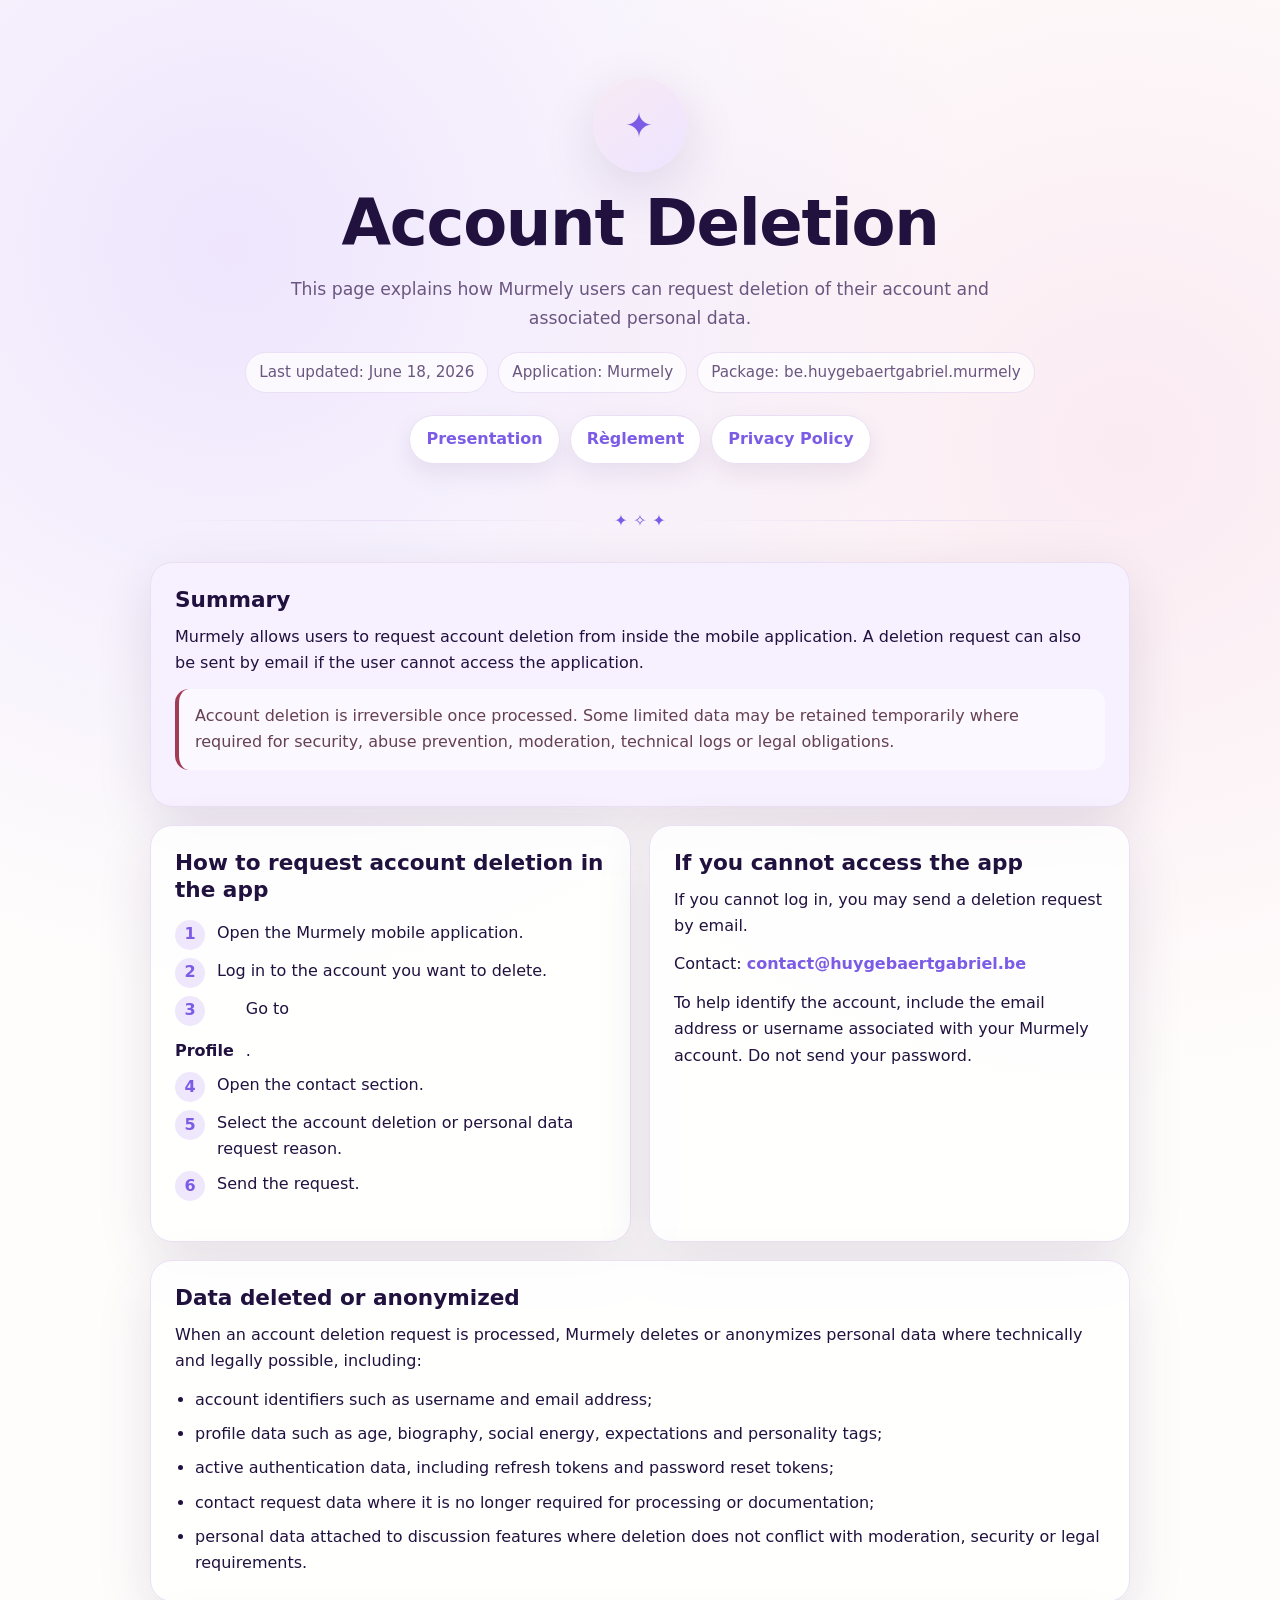
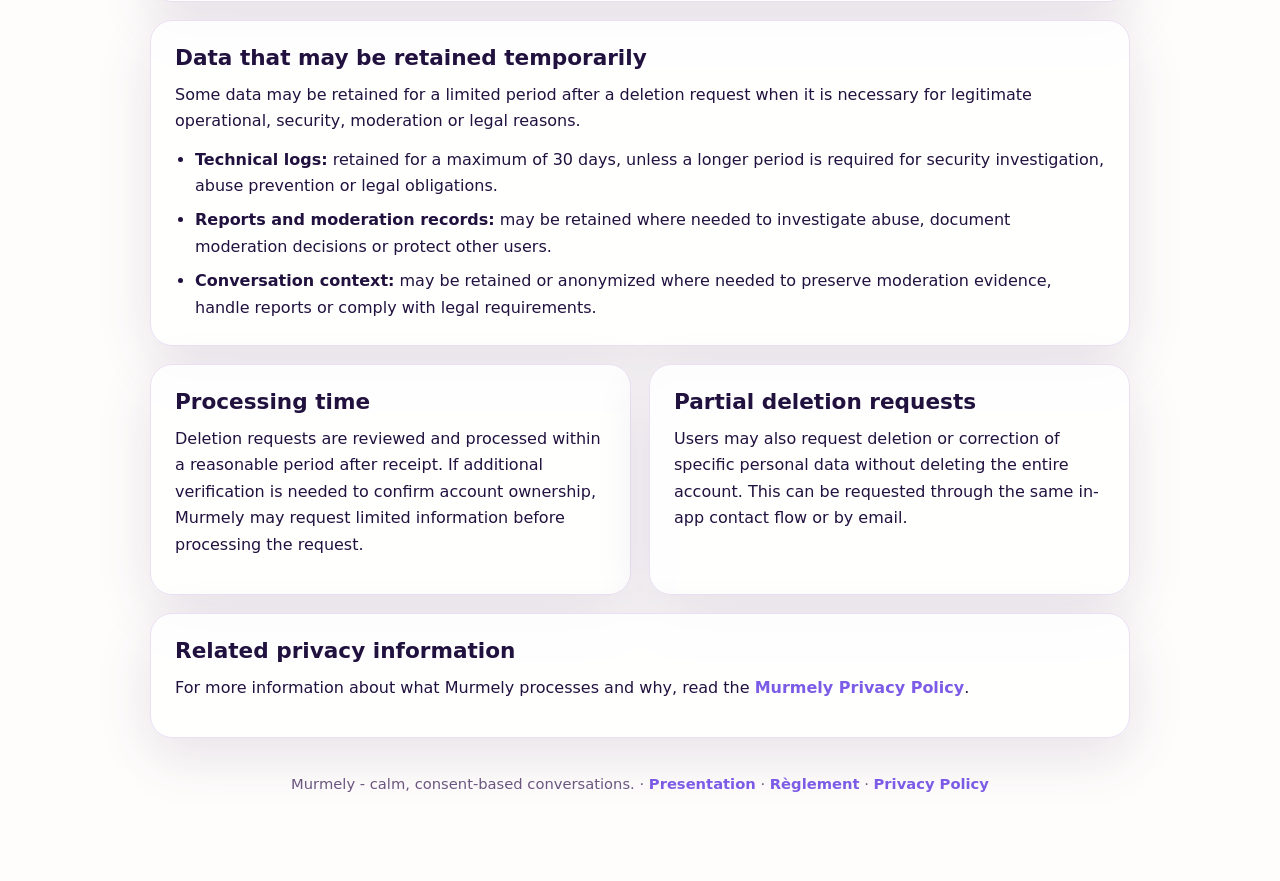
==== account-deletion.html @ f0682b0b "Add public rules page" ====
<!doctype html>
<html lang="en">
<head>
  <meta charset="utf-8">
  <meta name="viewport" content="width=device-width, initial-scale=1">
  <title>Murmely - Account Deletion</title>
  <meta name="description" content="Account deletion instructions for the Murmely mobile application.">
  <style>
    :root {
      color-scheme: light;
      --background: #fffdfc;
      --surface: #f6f0ff;
      --surface-strong: #efe7fb;
      --ink: #21113f;
      --muted: #6b5680;
      --accent: #7c5ce6;
      --line: #eadff4;
      --danger: #a23b54;
      --white: #ffffff;
      --shadow: 0 18px 55px rgba(52, 28, 86, 0.12);
    }

    * {
      box-sizing: border-box;
    }

    body {
      margin: 0;
      background:
        radial-gradient(circle at 18% 10%, rgba(217, 201, 255, 0.45), transparent 30%),
        radial-gradient(circle at 88% 18%, rgba(246, 221, 234, 0.58), transparent 28%),
        var(--background);
      color: var(--ink);
      font-family: Inter, ui-sans-serif, system-ui, -apple-system, BlinkMacSystemFont, "Segoe UI", sans-serif;
      line-height: 1.65;
    }

    .page {
      width: min(980px, calc(100% - 32px));
      margin: 0 auto;
      padding: 44px 0 72px;
    }

    .hero {
      text-align: center;
      padding: 34px 22px 24px;
    }

    .logo {
      width: 94px;
      height: 94px;
      margin: 0 auto 18px;
      border-radius: 999px;
      background: linear-gradient(145deg, #f8eaf4, #ede4ff);
      display: grid;
      place-items: center;
      box-shadow: var(--shadow);
      color: var(--accent);
      font-size: 34px;
      letter-spacing: 2px;
    }

    h1 {
      margin: 0;
      font-size: clamp(2.1rem, 5vw, 4rem);
      line-height: 1.05;
      letter-spacing: -0.02em;
    }

    .subtitle {
      max-width: 720px;
      margin: 18px auto 0;
      color: var(--muted);
      font-size: 1.08rem;
    }

    .meta {
      display: flex;
      flex-wrap: wrap;
      justify-content: center;
      gap: 10px;
      margin-top: 20px;
      color: var(--muted);
      font-size: 0.95rem;
    }

    .pill {
      border: 1px solid var(--line);
      background: rgba(255, 255, 255, 0.72);
      border-radius: 999px;
      padding: 7px 13px;
    }

    .actions {
      display: flex;
      flex-wrap: wrap;
      justify-content: center;
      gap: 10px;
      margin-top: 22px;
    }

    .button {
      display: inline-flex;
      align-items: center;
      justify-content: center;
      min-height: 44px;
      padding: 10px 16px;
      border-radius: 999px;
      border: 1px solid var(--line);
      background: var(--white);
      color: var(--accent);
      font-weight: 800;
      text-decoration: none;
      box-shadow: 0 10px 24px rgba(52, 28, 86, 0.08);
    }

    .button:hover,
    .button:focus-visible {
      text-decoration: none;
      border-color: var(--accent);
      outline: 3px solid rgba(124, 92, 230, 0.18);
      outline-offset: 2px;
    }

    .stars {
      display: grid;
      grid-template-columns: 1fr auto 1fr;
      gap: 16px;
      align-items: center;
      margin: 20px 0 28px;
      color: var(--accent);
      font-weight: 800;
    }

    .stars::before,
    .stars::after {
      content: "";
      height: 1px;
      background: linear-gradient(90deg, transparent, var(--line), transparent);
    }

    .summary,
    section {
      background: rgba(255, 255, 255, 0.86);
      border: 1px solid var(--line);
      border-radius: 22px;
      padding: 24px;
      box-shadow: var(--shadow);
    }

    .summary {
      background: var(--surface);
      margin-bottom: 18px;
    }

    .grid {
      display: grid;
      grid-template-columns: repeat(2, minmax(0, 1fr));
      gap: 18px;
    }

    section.full {
      grid-column: 1 / -1;
    }

    h2 {
      margin: 0 0 10px;
      font-size: 1.35rem;
      line-height: 1.25;
    }

    p {
      margin: 0 0 12px;
    }

    ul {
      margin: 0;
      padding-left: 20px;
    }

    li + li {
      margin-top: 8px;
    }

    a {
      color: var(--accent);
      font-weight: 700;
      text-decoration: none;
    }

    a:hover {
      text-decoration: underline;
    }

    .notice {
      border-left: 4px solid var(--accent);
      padding: 14px 16px;
      border-radius: 14px;
      background: #fbf8ff;
      color: var(--muted);
    }

    .danger {
      border-left-color: var(--danger);
      color: #654052;
    }

    .step-list {
      counter-reset: steps;
      list-style: none;
      padding-left: 0;
    }

    .step-list li {
      counter-increment: steps;
      display: grid;
      grid-template-columns: auto 1fr;
      gap: 12px;
      align-items: start;
    }

    .step-list li::before {
      content: counter(steps);
      width: 30px;
      height: 30px;
      border-radius: 999px;
      display: grid;
      place-items: center;
      background: var(--surface-strong);
      color: var(--accent);
      font-weight: 800;
    }

    footer {
      text-align: center;
      color: var(--muted);
      margin-top: 34px;
      font-size: 0.92rem;
    }

    @media (max-width: 780px) {
      .page {
        width: min(100% - 22px, 980px);
        padding-top: 24px;
      }

      .hero {
        padding: 24px 8px 18px;
      }

      .grid {
        grid-template-columns: 1fr;
      }

      section.full {
        grid-column: auto;
      }
    }
  </style>
</head>
<body>
  <main class="page">
    <header class="hero">
      <div class="logo" aria-hidden="true">&#10022;</div>
      <h1>Account Deletion</h1>
      <p class="subtitle">
        This page explains how Murmely users can request deletion of their account and associated personal data.
      </p>
      <div class="meta" aria-label="Page metadata">
        <span class="pill">Last updated: June 18, 2026</span>
        <span class="pill">Application: Murmely</span>
        <span class="pill">Package: be.huygebaertgabriel.murmely</span>
      </div>
      <div class="actions" aria-label="Main navigation">
        <a class="button" href="presentation.html">Presentation</a>
        <a class="button" href="rules.html">Règlement</a>
        <a class="button" href="privacy.html">Privacy Policy</a>
      </div>
    </header>

    <div class="stars" aria-hidden="true">&#10022; &#10023; &#10022;</div>

    <article class="summary">
      <h2>Summary</h2>
      <p>
        Murmely allows users to request account deletion from inside the mobile application.
        A deletion request can also be sent by email if the user cannot access the application.
      </p>
      <p class="notice danger">
        Account deletion is irreversible once processed. Some limited data may be retained temporarily where required
        for security, abuse prevention, moderation, technical logs or legal obligations.
      </p>
    </article>

    <div class="grid">
      <section>
        <h2>How to request account deletion in the app</h2>
        <ol class="step-list">
          <li>Open the Murmely mobile application.</li>
          <li>Log in to the account you want to delete.</li>
          <li>Go to <strong>Profile</strong>.</li>
          <li>Open the contact section.</li>
          <li>Select the account deletion or personal data request reason.</li>
          <li>Send the request.</li>
        </ol>
      </section>

      <section>
        <h2>If you cannot access the app</h2>
        <p>
          If you cannot log in, you may send a deletion request by email.
        </p>
        <p>
          Contact:
          <a href="mailto:contact@huygebaertgabriel.be">contact@huygebaertgabriel.be</a>
        </p>
        <p>
          To help identify the account, include the email address or username associated with your Murmely account.
          Do not send your password.
        </p>
      </section>

      <section class="full">
        <h2>Data deleted or anonymized</h2>
        <p>
          When an account deletion request is processed, Murmely deletes or anonymizes personal data where technically
          and legally possible, including:
        </p>
        <ul>
          <li>account identifiers such as username and email address;</li>
          <li>profile data such as age, biography, social energy, expectations and personality tags;</li>
          <li>active authentication data, including refresh tokens and password reset tokens;</li>
          <li>contact request data where it is no longer required for processing or documentation;</li>
          <li>personal data attached to discussion features where deletion does not conflict with moderation, security or legal requirements.</li>
        </ul>
      </section>

      <section class="full">
        <h2>Data that may be retained temporarily</h2>
        <p>
          Some data may be retained for a limited period after a deletion request when it is necessary for legitimate
          operational, security, moderation or legal reasons.
        </p>
        <ul>
          <li>
            <strong>Technical logs:</strong> retained for a maximum of 30 days, unless a longer period is required
            for security investigation, abuse prevention or legal obligations.
          </li>
          <li>
            <strong>Reports and moderation records:</strong> may be retained where needed to investigate abuse,
            document moderation decisions or protect other users.
          </li>
          <li>
            <strong>Conversation context:</strong> may be retained or anonymized where needed to preserve moderation
            evidence, handle reports or comply with legal requirements.
          </li>
        </ul>
      </section>

      <section>
        <h2>Processing time</h2>
        <p>
          Deletion requests are reviewed and processed within a reasonable period after receipt.
          If additional verification is needed to confirm account ownership, Murmely may request limited information
          before processing the request.
        </p>
      </section>

      <section>
        <h2>Partial deletion requests</h2>
        <p>
          Users may also request deletion or correction of specific personal data without deleting the entire account.
          This can be requested through the same in-app contact flow or by email.
        </p>
      </section>

      <section class="full">
        <h2>Related privacy information</h2>
        <p>
          For more information about what Murmely processes and why, read the
          <a href="privacy.html">Murmely Privacy Policy</a>.
        </p>
      </section>
    </div>

    <footer>
      <p>
        Murmely - calm, consent-based conversations.
        · <a href="presentation.html">Presentation</a>
        · <a href="rules.html">Règlement</a>
        · <a href="privacy.html">Privacy Policy</a>
      </p>
    </footer>
  </main>
</body>
</html>
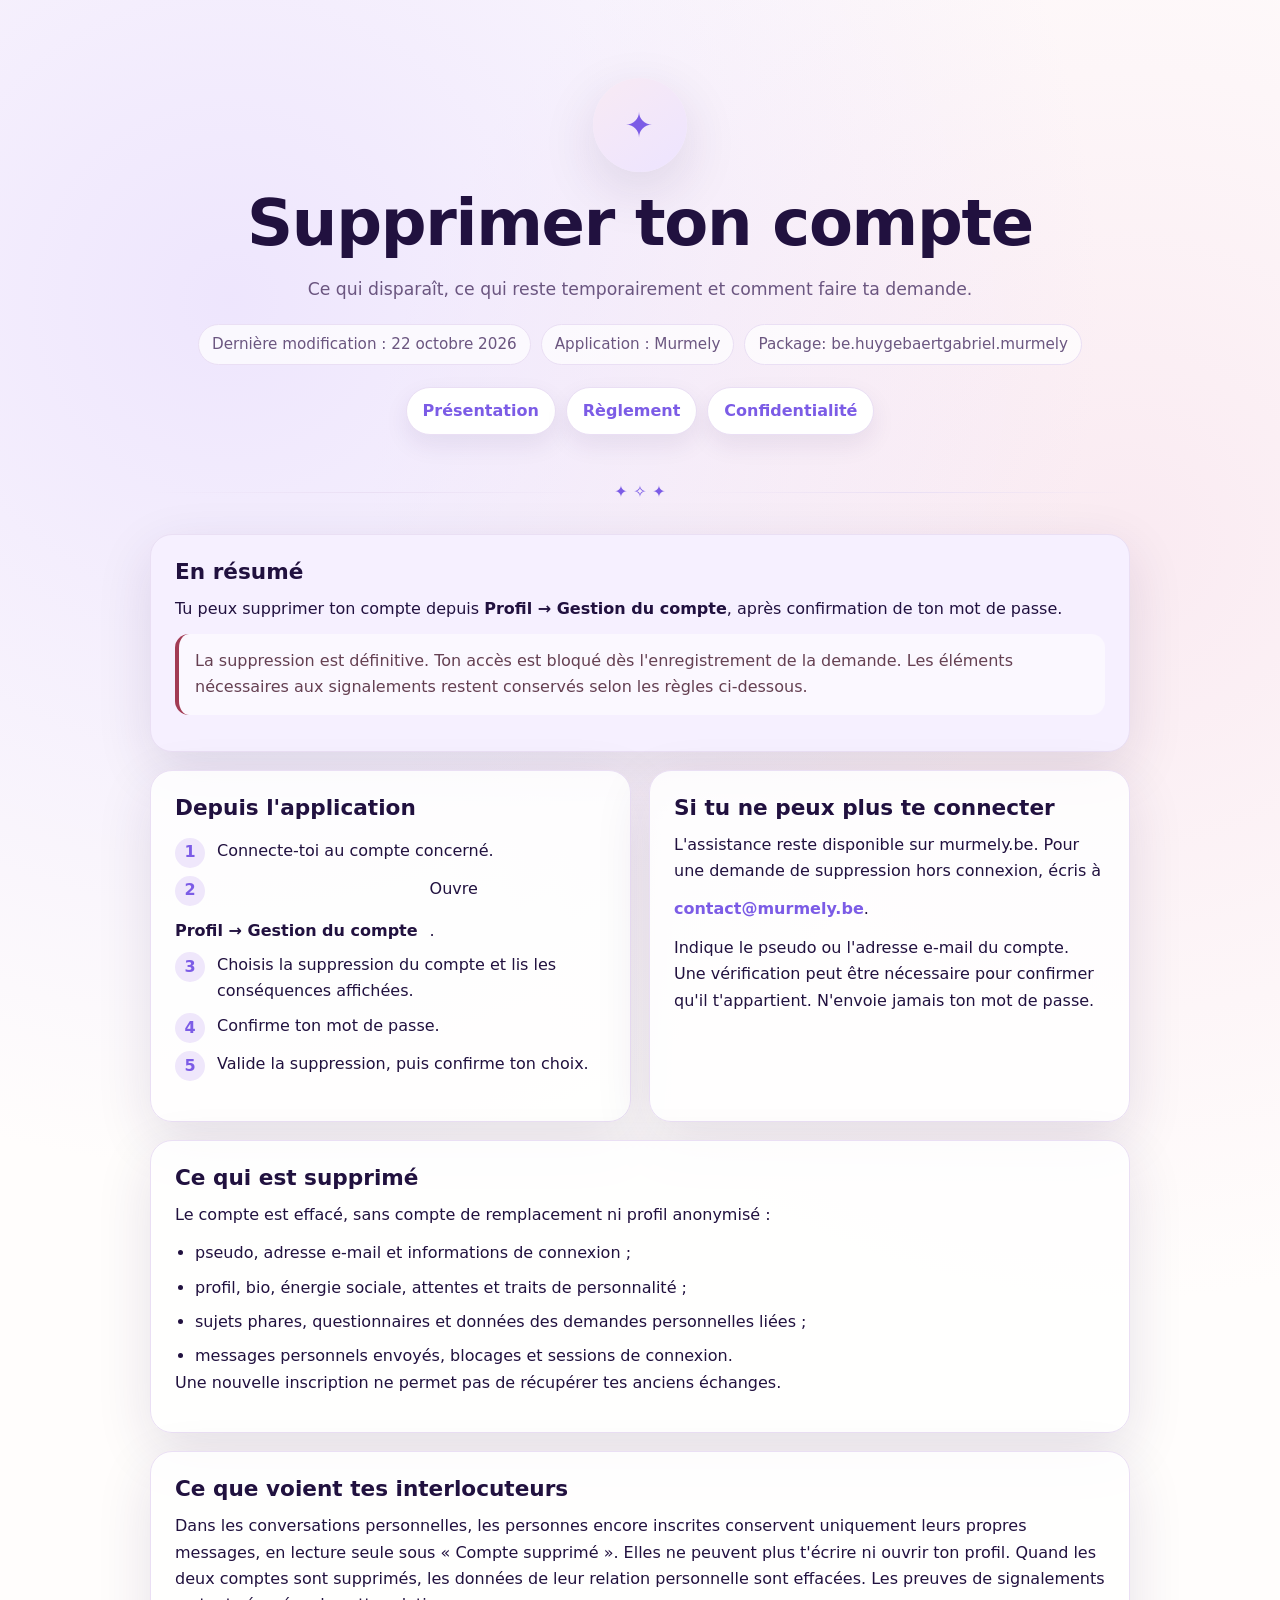
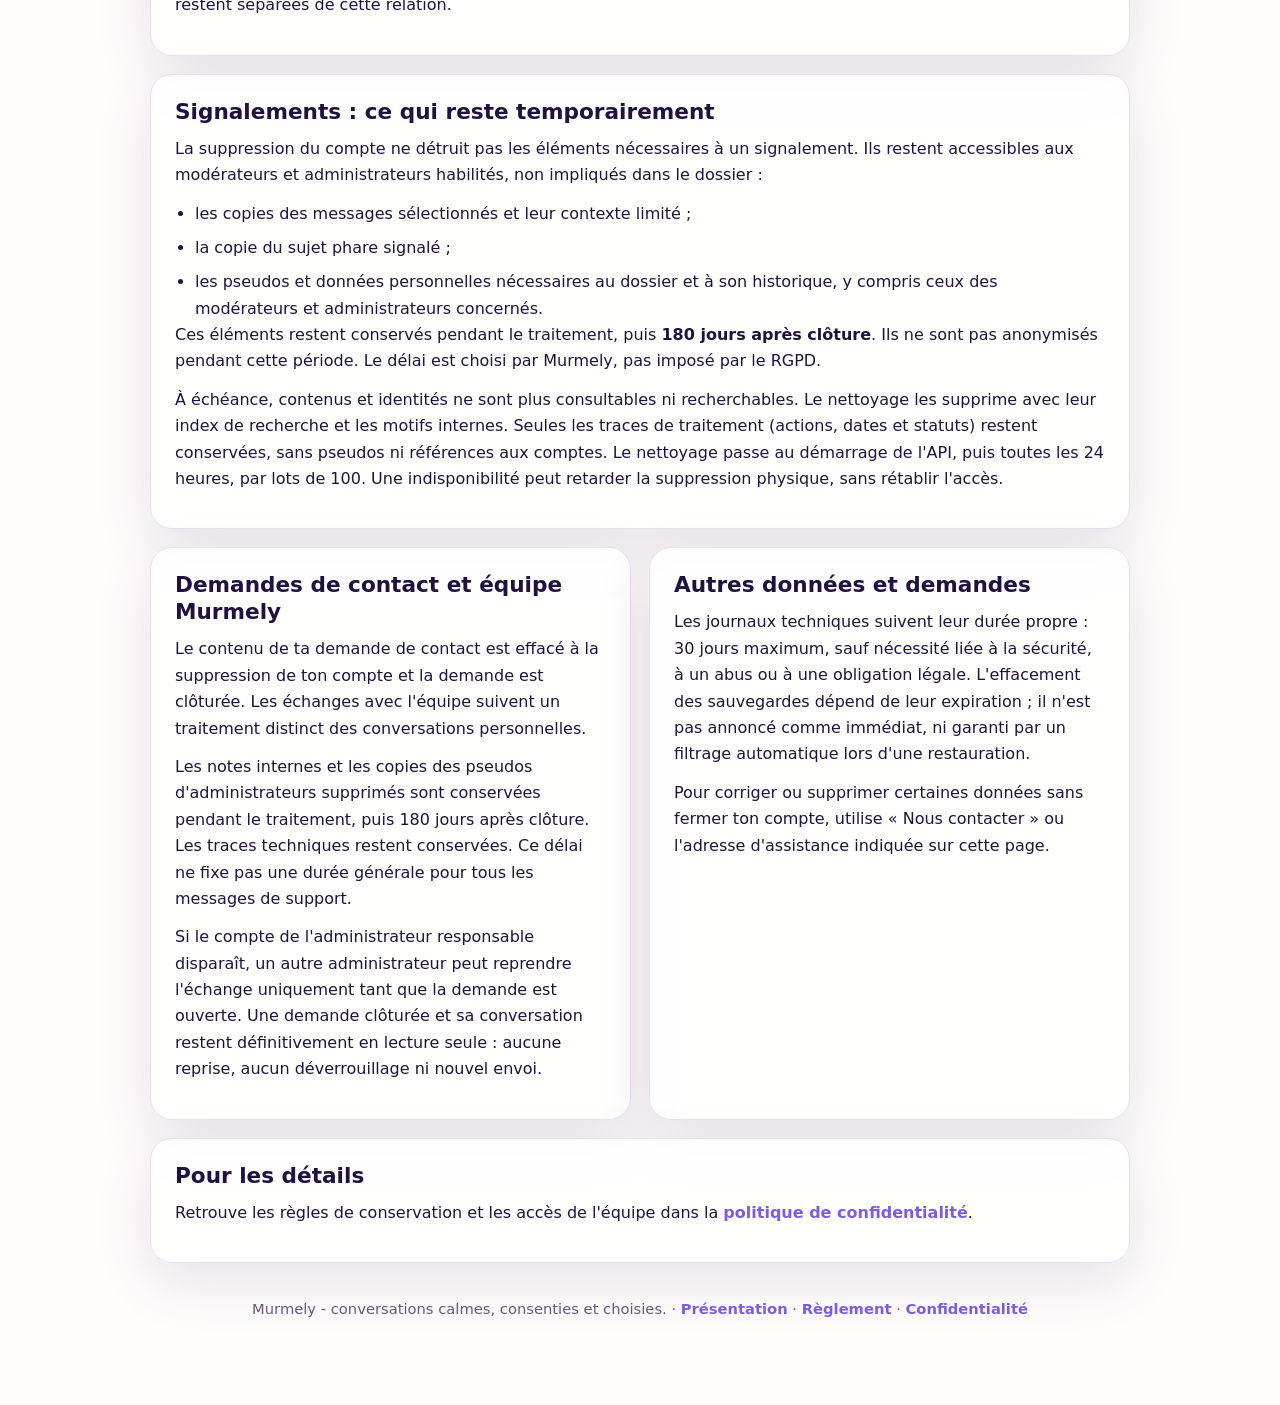
==== commit 64af9c65: "Update 0.1.8 release, roadmap and privacy rules" ====
--- a/account-deletion.html
+++ b/account-deletion.html
@@ -1,10 +1,11 @@
 <!doctype html>
-<html lang="en">
+<html lang="fr">
 <head>
   <meta charset="utf-8">
   <meta name="viewport" content="width=device-width, initial-scale=1">
-  <title>Murmely - Account Deletion</title>
-  <meta name="description" content="Account deletion instructions for the Murmely mobile application.">
+  <title>Murmely - Suppression de compte</title>
+  <link rel="canonical" href="https://murmely.be/account-deletion.html">
+  <meta name="description" content="Supprimer ton compte Murmely : le parcours, les données effacées, les éléments conservés temporairement et l'assistance hors connexion.">
   <style>
     :root {
       color-scheme: light;
@@ -262,133 +263,163 @@
   <main class="page">
     <header class="hero">
       <div class="logo" aria-hidden="true">&#10022;</div>
-      <h1>Account Deletion</h1>
+      <h1>Supprimer ton compte</h1>
       <p class="subtitle">
-        This page explains how Murmely users can request deletion of their account and associated personal data.
+        Ce qui disparaît, ce qui reste temporairement et comment faire ta demande.
       </p>
-      <div class="meta" aria-label="Page metadata">
-        <span class="pill">Last updated: June 18, 2026</span>
-        <span class="pill">Application: Murmely</span>
+      <div class="meta" aria-label="Métadonnées de la page">
+        <span class="pill">Dernière modification : 22 octobre 2026</span>
+        <span class="pill">Application : Murmely</span>
         <span class="pill">Package: be.huygebaertgabriel.murmely</span>
       </div>
-      <div class="actions" aria-label="Main navigation">
-        <a class="button" href="presentation.html">Presentation</a>
+      <div class="actions" aria-label="Navigation principale">
+        <a class="button" href="presentation.html">Présentation</a>
         <a class="button" href="rules.html">Règlement</a>
-        <a class="button" href="privacy.html">Privacy Policy</a>
+        <a class="button" href="privacy.html">Confidentialité</a>
       </div>
     </header>
 
     <div class="stars" aria-hidden="true">&#10022; &#10023; &#10022;</div>
 
     <article class="summary">
-      <h2>Summary</h2>
+      <h2>En résumé</h2>
       <p>
-        Murmely allows users to request account deletion from inside the mobile application.
-        A deletion request can also be sent by email if the user cannot access the application.
+        Tu peux supprimer ton compte depuis <strong>Profil → Gestion du compte</strong>,
+        après confirmation de ton mot de passe.
       </p>
       <p class="notice danger">
-        Account deletion is irreversible once processed. Some limited data may be retained temporarily where required
-        for security, abuse prevention, moderation, technical logs or legal obligations.
+        La suppression est définitive. Ton accès est bloqué dès l'enregistrement de la demande.
+        Les éléments nécessaires aux signalements restent conservés selon les règles ci-dessous.
       </p>
     </article>
 
     <div class="grid">
       <section>
-        <h2>How to request account deletion in the app</h2>
+        <h2>Depuis l'application</h2>
         <ol class="step-list">
-          <li>Open the Murmely mobile application.</li>
-          <li>Log in to the account you want to delete.</li>
-          <li>Go to <strong>Profile</strong>.</li>
-          <li>Open the contact section.</li>
-          <li>Select the account deletion or personal data request reason.</li>
-          <li>Send the request.</li>
+          <li>Connecte-toi au compte concerné.</li>
+          <li>Ouvre <strong>Profil → Gestion du compte</strong>.</li>
+          <li>Choisis la suppression du compte et lis les conséquences affichées.</li>
+          <li>Confirme ton mot de passe.</li>
+          <li>Valide la suppression, puis confirme ton choix.</li>
         </ol>
       </section>
 
       <section>
-        <h2>If you cannot access the app</h2>
-        <p>
-          If you cannot log in, you may send a deletion request by email.
-        </p>
-        <p>
-          Contact:
-          <a href="mailto:contact@huygebaertgabriel.be">contact@huygebaertgabriel.be</a>
-        </p>
-        <p>
-          To help identify the account, include the email address or username associated with your Murmely account.
-          Do not send your password.
+        <h2>Si tu ne peux plus te connecter</h2>
+        <p>
+          L'assistance reste disponible sur murmely.be. Pour une demande de suppression hors connexion, écris à
+        </p>
+        <p>
+          <a href="mailto:contact@murmely.be">contact@murmely.be</a>.
+        </p>
+        <p>
+          Indique le pseudo ou l'adresse e-mail du compte. Une vérification peut être nécessaire pour confirmer
+          qu'il t'appartient. N'envoie jamais ton mot de passe.
         </p>
       </section>
 
       <section class="full">
-        <h2>Data deleted or anonymized</h2>
-        <p>
-          When an account deletion request is processed, Murmely deletes or anonymizes personal data where technically
-          and legally possible, including:
+        <h2>Ce qui est supprimé</h2>
+        <p>
+          Le compte est effacé, sans compte de remplacement ni profil anonymisé :
         </p>
         <ul>
-          <li>account identifiers such as username and email address;</li>
-          <li>profile data such as age, biography, social energy, expectations and personality tags;</li>
-          <li>active authentication data, including refresh tokens and password reset tokens;</li>
-          <li>contact request data where it is no longer required for processing or documentation;</li>
-          <li>personal data attached to discussion features where deletion does not conflict with moderation, security or legal requirements.</li>
+          <li>pseudo, adresse e-mail et informations de connexion ;</li>
+          <li>profil, bio, énergie sociale, attentes et traits de personnalité ;</li>
+          <li>sujets phares, questionnaires et données des demandes personnelles liées ;</li>
+          <li>messages personnels envoyés, blocages et sessions de connexion.</li>
         </ul>
+        <p>Une nouvelle inscription ne permet pas de récupérer tes anciens échanges.</p>
       </section>
 
       <section class="full">
-        <h2>Data that may be retained temporarily</h2>
-        <p>
-          Some data may be retained for a limited period after a deletion request when it is necessary for legitimate
-          operational, security, moderation or legal reasons.
+        <h2>Ce que voient tes interlocuteurs</h2>
+        <p>
+          Dans les conversations personnelles, les personnes encore inscrites conservent uniquement leurs propres messages,
+          en lecture seule sous « Compte supprimé ». Elles ne peuvent plus t'écrire ni ouvrir ton profil.
+          Quand les deux comptes sont supprimés, les données de leur relation personnelle sont effacées.
+          Les preuves de signalements restent séparées de cette relation.
+        </p>
+      </section>
+
+      <section class="full">
+        <h2>Signalements : ce qui reste temporairement</h2>
+        <p>
+          La suppression du compte ne détruit pas les éléments nécessaires à un signalement.
+          Ils restent accessibles aux modérateurs et administrateurs habilités, non impliqués dans le dossier :
         </p>
         <ul>
           <li>
-            <strong>Technical logs:</strong> retained for a maximum of 30 days, unless a longer period is required
-            for security investigation, abuse prevention or legal obligations.
+            les copies des messages sélectionnés et leur contexte limité ;
           </li>
           <li>
-            <strong>Reports and moderation records:</strong> may be retained where needed to investigate abuse,
-            document moderation decisions or protect other users.
+            la copie du sujet phare signalé ;
           </li>
           <li>
-            <strong>Conversation context:</strong> may be retained or anonymized where needed to preserve moderation
-            evidence, handle reports or comply with legal requirements.
+            les pseudos et données personnelles nécessaires au dossier et à son historique,
+            y compris ceux des modérateurs et administrateurs concernés.
           </li>
         </ul>
+        <p>
+          Ces éléments restent conservés pendant le traitement, puis <strong>180 jours après clôture</strong>.
+          Ils ne sont pas anonymisés pendant cette période. Le délai est choisi par Murmely, pas imposé par le RGPD.
+        </p>
+        <p>
+          À échéance, contenus et identités ne sont plus consultables ni recherchables.
+          Le nettoyage les supprime avec leur index de recherche et les motifs internes.
+          Seules les traces de traitement (actions, dates et statuts) restent conservées, sans pseudos ni références aux comptes.
+          Le nettoyage passe au démarrage de l'API, puis toutes les 24 heures, par lots de 100.
+          Une indisponibilité peut retarder la suppression physique, sans rétablir l'accès.
+        </p>
       </section>
 
       <section>
-        <h2>Processing time</h2>
-        <p>
-          Deletion requests are reviewed and processed within a reasonable period after receipt.
-          If additional verification is needed to confirm account ownership, Murmely may request limited information
-          before processing the request.
+        <h2>Demandes de contact et équipe Murmely</h2>
+        <p>
+          Le contenu de ta demande de contact est effacé à la suppression de ton compte et la demande est clôturée.
+          Les échanges avec l'équipe suivent un traitement distinct des conversations personnelles.
+        </p>
+        <p>
+          Les notes internes et les copies des pseudos d'administrateurs supprimés sont conservées pendant le traitement,
+          puis 180 jours après clôture. Les traces techniques restent conservées.
+          Ce délai ne fixe pas une durée générale pour tous les messages de support.
+        </p>
+        <p>
+          Si le compte de l'administrateur responsable disparaît, un autre administrateur peut reprendre l'échange
+          uniquement tant que la demande est ouverte. Une demande clôturée et sa conversation restent définitivement
+          en lecture seule : aucune reprise, aucun déverrouillage ni nouvel envoi.
         </p>
       </section>
 
       <section>
-        <h2>Partial deletion requests</h2>
-        <p>
-          Users may also request deletion or correction of specific personal data without deleting the entire account.
-          This can be requested through the same in-app contact flow or by email.
+        <h2>Autres données et demandes</h2>
+        <p>
+          Les journaux techniques suivent leur durée propre : 30 jours maximum, sauf nécessité liée à la sécurité,
+          à un abus ou à une obligation légale. L'effacement des sauvegardes dépend de leur expiration ;
+          il n'est pas annoncé comme immédiat, ni garanti par un filtrage automatique lors d'une restauration.
+        </p>
+        <p>
+          Pour corriger ou supprimer certaines données sans fermer ton compte, utilise « Nous contacter »
+          ou l'adresse d'assistance indiquée sur cette page.
         </p>
       </section>
 
       <section class="full">
-        <h2>Related privacy information</h2>
-        <p>
-          For more information about what Murmely processes and why, read the
-          <a href="privacy.html">Murmely Privacy Policy</a>.
+        <h2>Pour les détails</h2>
+        <p>
+          Retrouve les règles de conservation et les accès de l'équipe dans la
+          <a href="privacy.html">politique de confidentialité</a>.
         </p>
       </section>
     </div>
 
     <footer>
       <p>
-        Murmely - calm, consent-based conversations.
-        · <a href="presentation.html">Presentation</a>
+        Murmely - conversations calmes, consenties et choisies.
+        · <a href="presentation.html">Présentation</a>
         · <a href="rules.html">Règlement</a>
-        · <a href="privacy.html">Privacy Policy</a>
+        · <a href="privacy.html">Confidentialité</a>
       </p>
     </footer>
   </main>
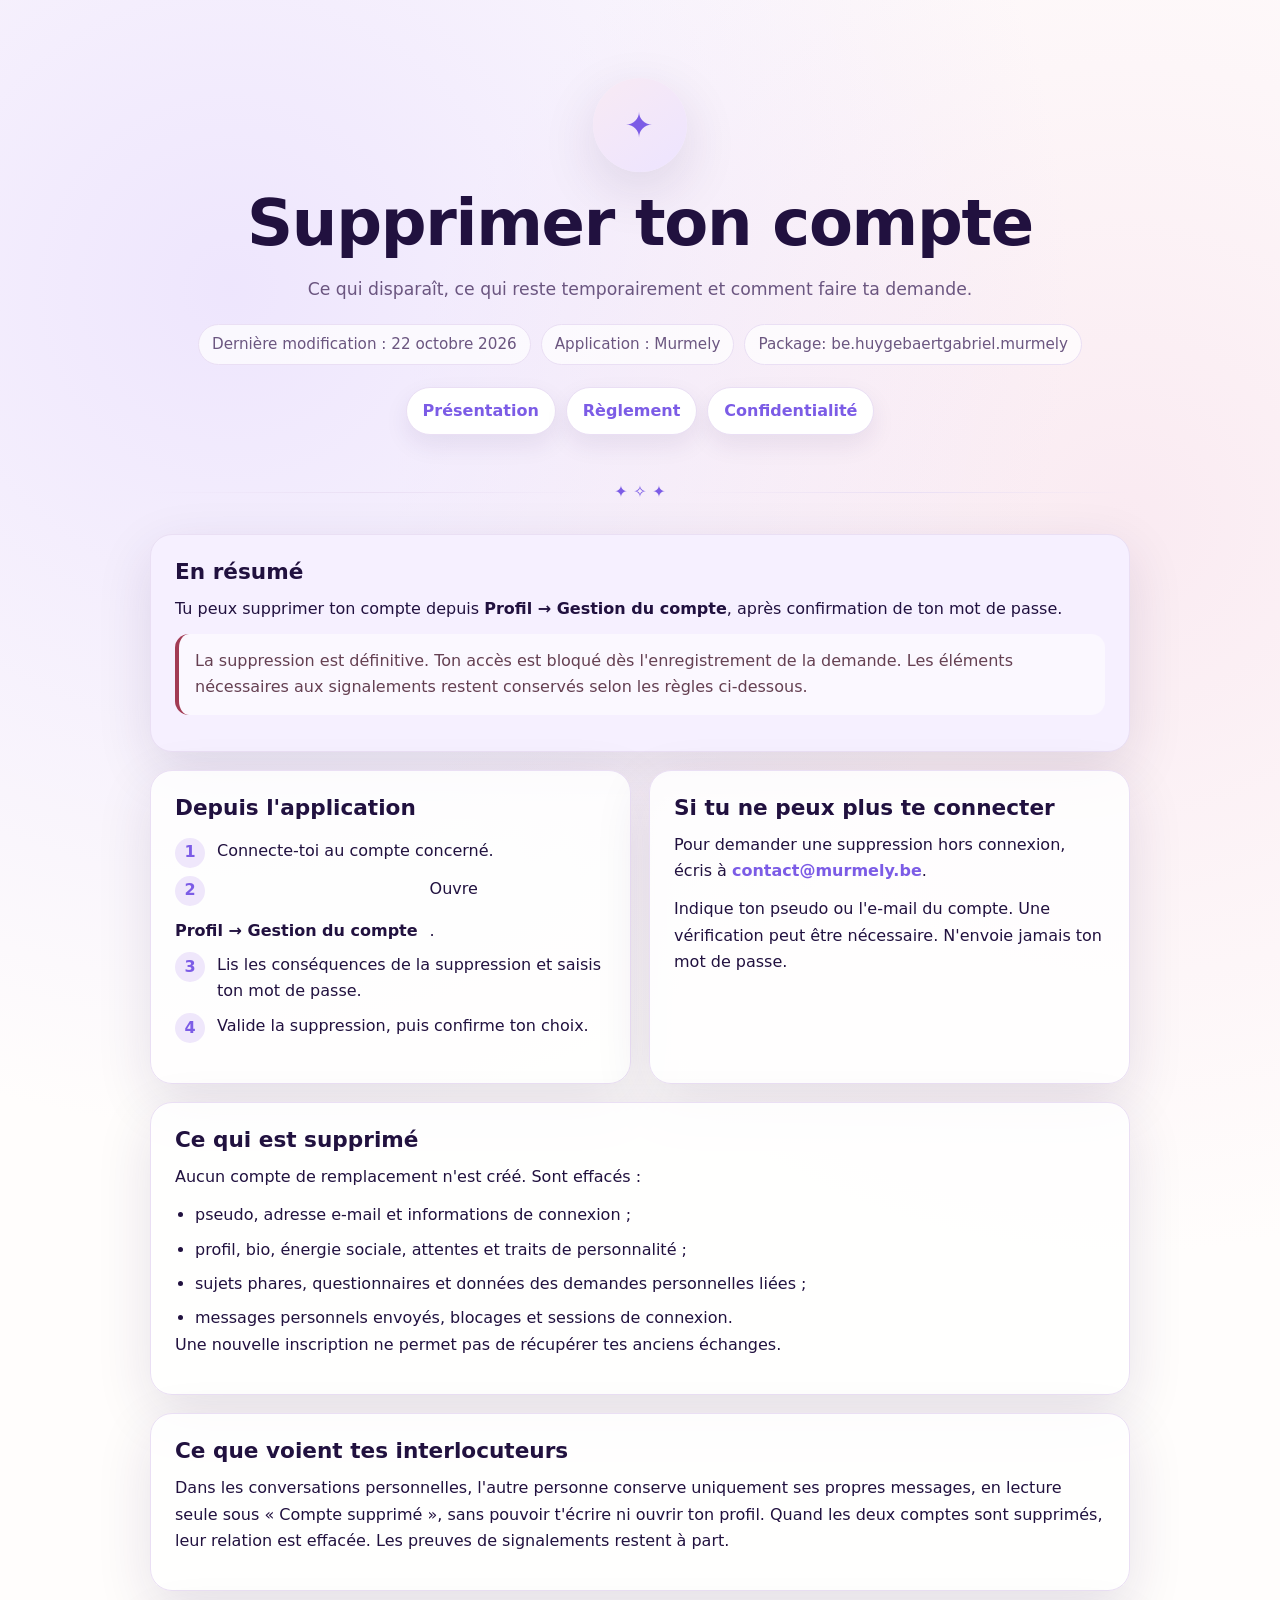
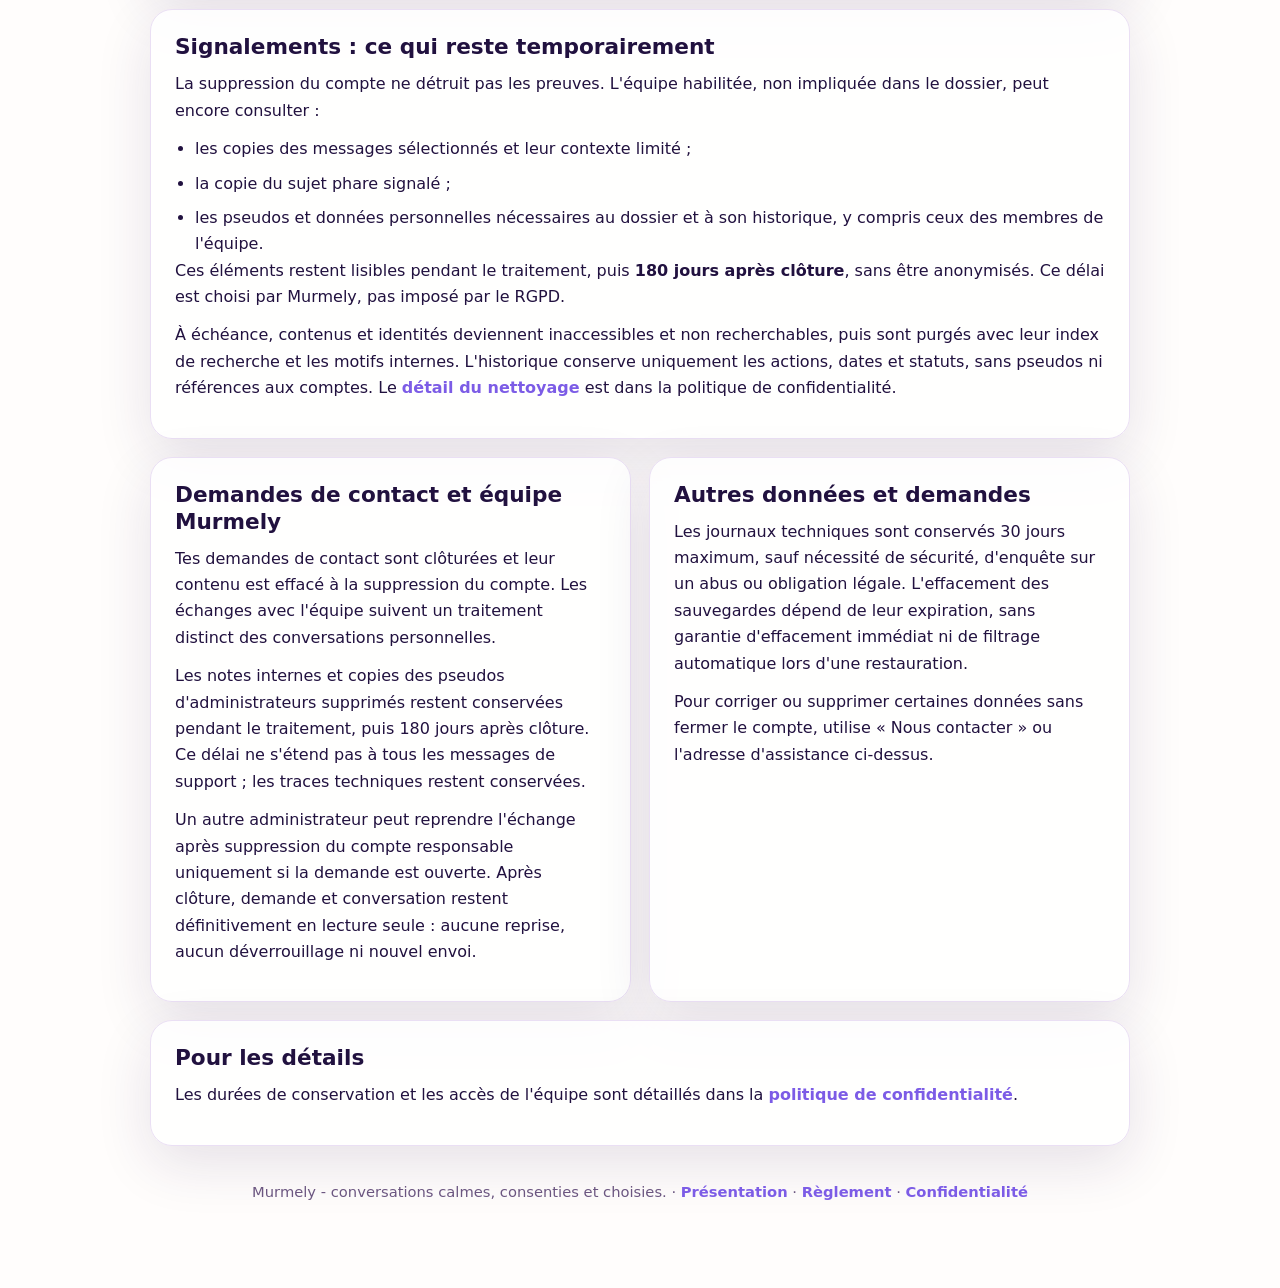
==== commit 31bfcf6c: "Simplify site copy and clarify privacy navigation" ====
--- a/account-deletion.html
+++ b/account-deletion.html
@@ -299,8 +299,7 @@
         <ol class="step-list">
           <li>Connecte-toi au compte concerné.</li>
           <li>Ouvre <strong>Profil → Gestion du compte</strong>.</li>
-          <li>Choisis la suppression du compte et lis les conséquences affichées.</li>
-          <li>Confirme ton mot de passe.</li>
+          <li>Lis les conséquences de la suppression et saisis ton mot de passe.</li>
           <li>Valide la suppression, puis confirme ton choix.</li>
         </ol>
       </section>
@@ -308,21 +307,19 @@
       <section>
         <h2>Si tu ne peux plus te connecter</h2>
         <p>
-          L'assistance reste disponible sur murmely.be. Pour une demande de suppression hors connexion, écris à
-        </p>
-        <p>
+          Pour demander une suppression hors connexion, écris à
           <a href="mailto:contact@murmely.be">contact@murmely.be</a>.
         </p>
         <p>
-          Indique le pseudo ou l'adresse e-mail du compte. Une vérification peut être nécessaire pour confirmer
-          qu'il t'appartient. N'envoie jamais ton mot de passe.
+          Indique ton pseudo ou l'e-mail du compte. Une vérification peut être nécessaire.
+          N'envoie jamais ton mot de passe.
         </p>
       </section>
 
       <section class="full">
         <h2>Ce qui est supprimé</h2>
         <p>
-          Le compte est effacé, sans compte de remplacement ni profil anonymisé :
+          Aucun compte de remplacement n'est créé. Sont effacés :
         </p>
         <ul>
           <li>pseudo, adresse e-mail et informations de connexion ;</li>
@@ -336,18 +333,17 @@
       <section class="full">
         <h2>Ce que voient tes interlocuteurs</h2>
         <p>
-          Dans les conversations personnelles, les personnes encore inscrites conservent uniquement leurs propres messages,
-          en lecture seule sous « Compte supprimé ». Elles ne peuvent plus t'écrire ni ouvrir ton profil.
-          Quand les deux comptes sont supprimés, les données de leur relation personnelle sont effacées.
-          Les preuves de signalements restent séparées de cette relation.
+          Dans les conversations personnelles, l'autre personne conserve uniquement ses propres messages,
+          en lecture seule sous « Compte supprimé », sans pouvoir t'écrire ni ouvrir ton profil.
+          Quand les deux comptes sont supprimés, leur relation est effacée. Les preuves de signalements restent à part.
         </p>
       </section>
 
       <section class="full">
         <h2>Signalements : ce qui reste temporairement</h2>
         <p>
-          La suppression du compte ne détruit pas les éléments nécessaires à un signalement.
-          Ils restent accessibles aux modérateurs et administrateurs habilités, non impliqués dans le dossier :
+          La suppression du compte ne détruit pas les preuves. L'équipe habilitée, non impliquée dans le dossier,
+          peut encore consulter :
         </p>
         <ul>
           <li>
@@ -357,58 +353,52 @@
             la copie du sujet phare signalé ;
           </li>
           <li>
-            les pseudos et données personnelles nécessaires au dossier et à son historique,
-            y compris ceux des modérateurs et administrateurs concernés.
+            les pseudos et données personnelles nécessaires au dossier et à son historique, y compris ceux des membres de l'équipe.
           </li>
         </ul>
         <p>
-          Ces éléments restent conservés pendant le traitement, puis <strong>180 jours après clôture</strong>.
-          Ils ne sont pas anonymisés pendant cette période. Le délai est choisi par Murmely, pas imposé par le RGPD.
-        </p>
-        <p>
-          À échéance, contenus et identités ne sont plus consultables ni recherchables.
-          Le nettoyage les supprime avec leur index de recherche et les motifs internes.
-          Seules les traces de traitement (actions, dates et statuts) restent conservées, sans pseudos ni références aux comptes.
-          Le nettoyage passe au démarrage de l'API, puis toutes les 24 heures, par lots de 100.
-          Une indisponibilité peut retarder la suppression physique, sans rétablir l'accès.
+          Ces éléments restent lisibles pendant le traitement, puis <strong>180 jours après clôture</strong>, sans être anonymisés.
+          Ce délai est choisi par Murmely, pas imposé par le RGPD.
+        </p>
+        <p>
+          À échéance, contenus et identités deviennent inaccessibles et non recherchables, puis sont purgés
+          avec leur index de recherche et les motifs internes. L'historique conserve uniquement les actions, dates et statuts,
+          sans pseudos ni références aux comptes. Le <a href="privacy.html#moderation">détail du nettoyage</a>
+          est dans la politique de confidentialité.
         </p>
       </section>
 
       <section>
         <h2>Demandes de contact et équipe Murmely</h2>
         <p>
-          Le contenu de ta demande de contact est effacé à la suppression de ton compte et la demande est clôturée.
+          Tes demandes de contact sont clôturées et leur contenu est effacé à la suppression du compte.
           Les échanges avec l'équipe suivent un traitement distinct des conversations personnelles.
         </p>
         <p>
-          Les notes internes et les copies des pseudos d'administrateurs supprimés sont conservées pendant le traitement,
-          puis 180 jours après clôture. Les traces techniques restent conservées.
-          Ce délai ne fixe pas une durée générale pour tous les messages de support.
-        </p>
-        <p>
-          Si le compte de l'administrateur responsable disparaît, un autre administrateur peut reprendre l'échange
-          uniquement tant que la demande est ouverte. Une demande clôturée et sa conversation restent définitivement
-          en lecture seule : aucune reprise, aucun déverrouillage ni nouvel envoi.
+          Les notes internes et copies des pseudos d'administrateurs supprimés restent conservées pendant le traitement,
+          puis 180 jours après clôture. Ce délai ne s'étend pas à tous les messages de support ; les traces techniques restent conservées.
+        </p>
+        <p>
+          Un autre administrateur peut reprendre l'échange après suppression du compte responsable uniquement si la demande est ouverte.
+          Après clôture, demande et conversation restent définitivement en lecture seule : aucune reprise, aucun déverrouillage ni nouvel envoi.
         </p>
       </section>
 
       <section>
         <h2>Autres données et demandes</h2>
         <p>
-          Les journaux techniques suivent leur durée propre : 30 jours maximum, sauf nécessité liée à la sécurité,
-          à un abus ou à une obligation légale. L'effacement des sauvegardes dépend de leur expiration ;
-          il n'est pas annoncé comme immédiat, ni garanti par un filtrage automatique lors d'une restauration.
-        </p>
-        <p>
-          Pour corriger ou supprimer certaines données sans fermer ton compte, utilise « Nous contacter »
-          ou l'adresse d'assistance indiquée sur cette page.
+          Les journaux techniques sont conservés 30 jours maximum, sauf nécessité de sécurité, d'enquête sur un abus ou obligation légale.
+          L'effacement des sauvegardes dépend de leur expiration, sans garantie d'effacement immédiat ni de filtrage automatique lors d'une restauration.
+        </p>
+        <p>
+          Pour corriger ou supprimer certaines données sans fermer le compte, utilise « Nous contacter » ou l'adresse d'assistance ci-dessus.
         </p>
       </section>
 
       <section class="full">
         <h2>Pour les détails</h2>
         <p>
-          Retrouve les règles de conservation et les accès de l'équipe dans la
+          Les durées de conservation et les accès de l'équipe sont détaillés dans la
           <a href="privacy.html">politique de confidentialité</a>.
         </p>
       </section>
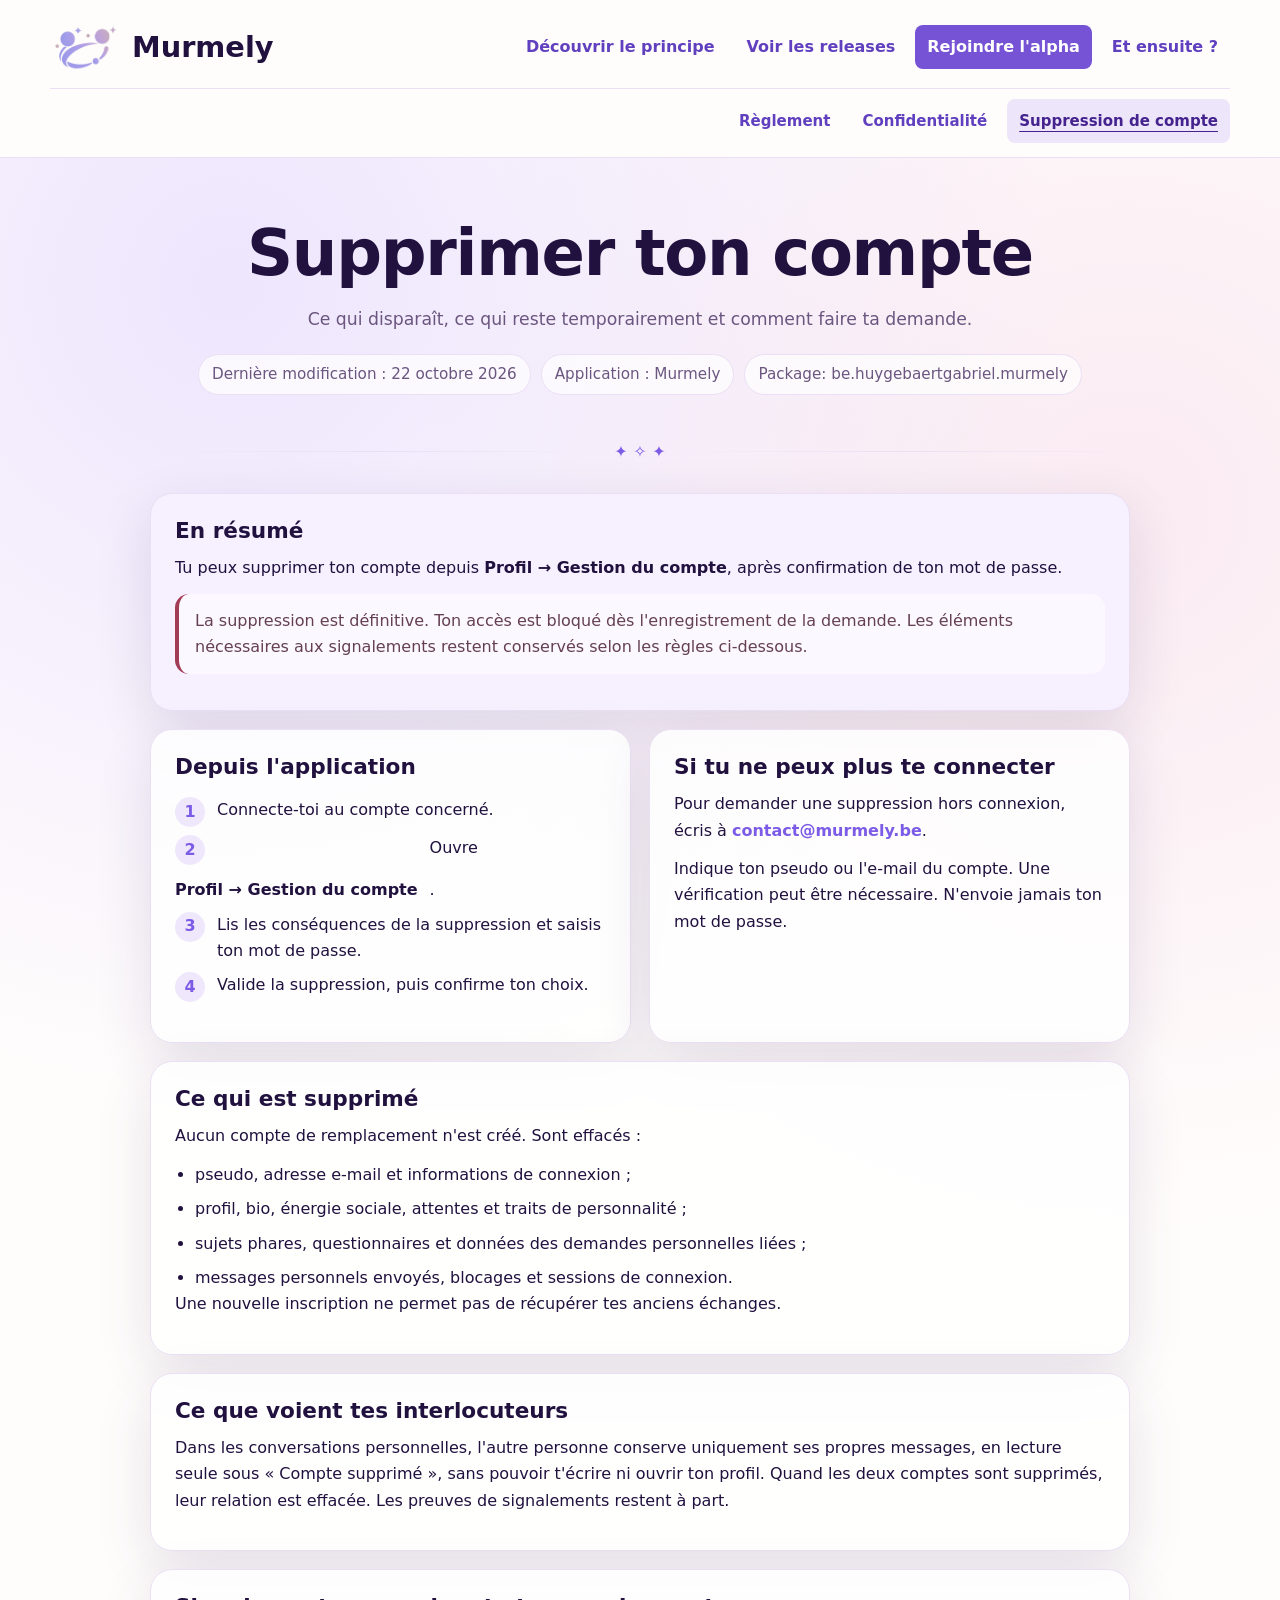
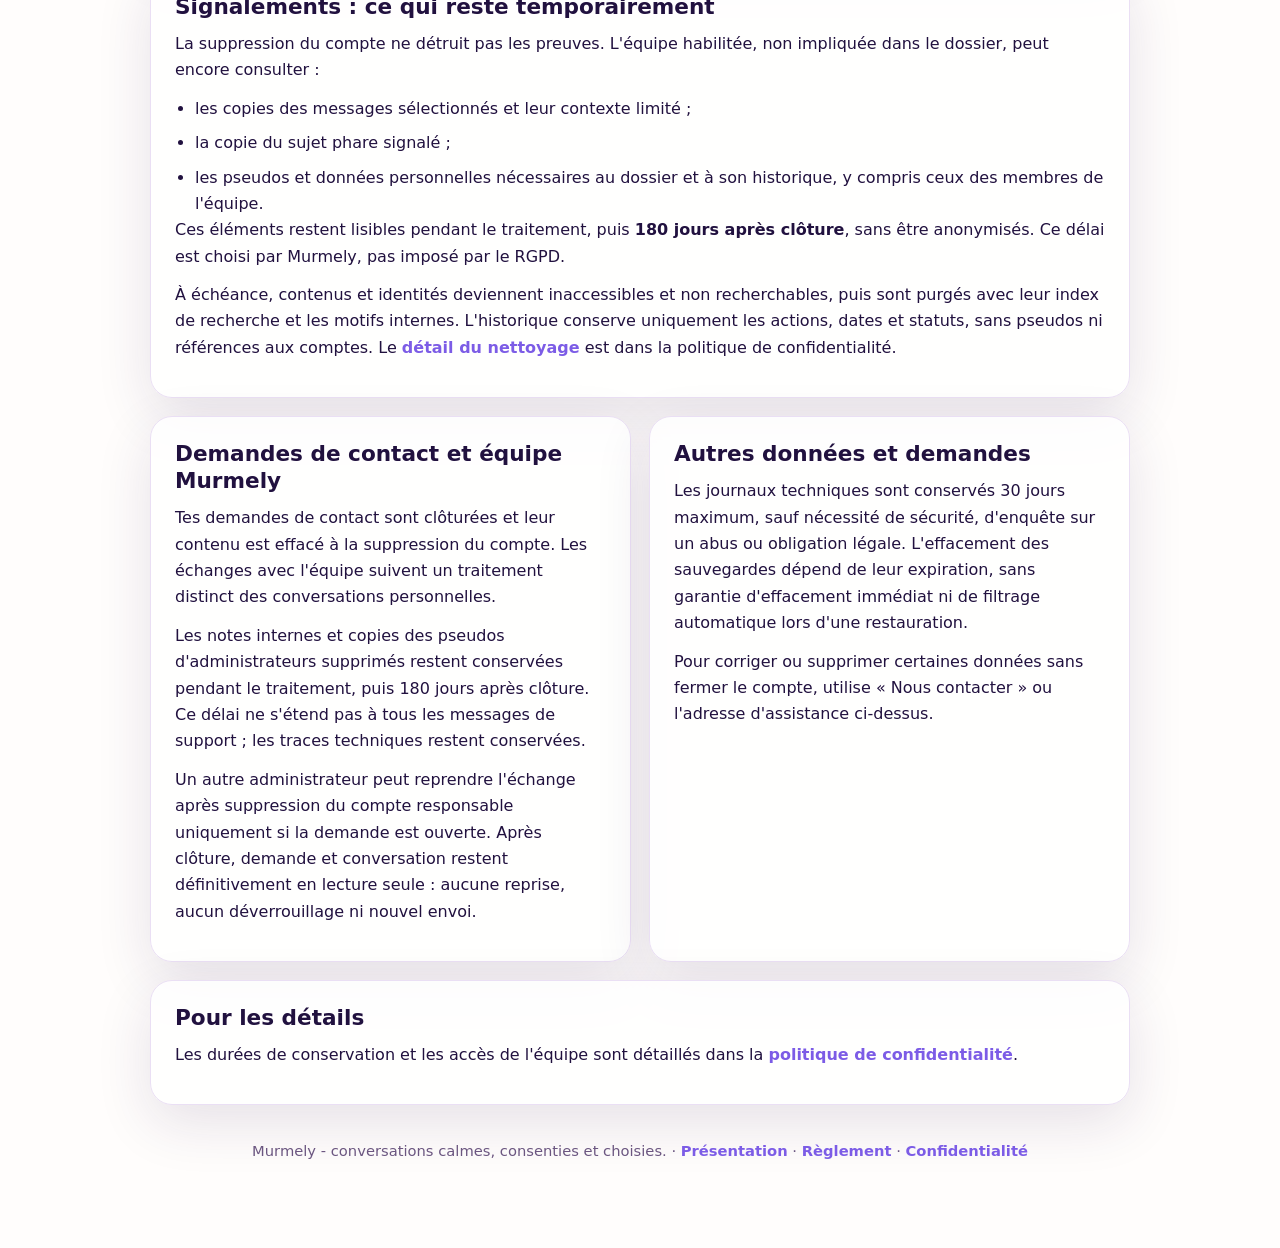
==== commit 1cbcd14d: "Unify site navigation and reuse Murmely app branding" ====
--- a/account-deletion.html
+++ b/account-deletion.html
@@ -47,20 +47,6 @@
       padding: 34px 22px 24px;
     }
 
-    .logo {
-      width: 94px;
-      height: 94px;
-      margin: 0 auto 18px;
-      border-radius: 999px;
-      background: linear-gradient(145deg, #f8eaf4, #ede4ff);
-      display: grid;
-      place-items: center;
-      box-shadow: var(--shadow);
-      color: var(--accent);
-      font-size: 34px;
-      letter-spacing: 2px;
-    }
-
     h1 {
       margin: 0;
       font-size: clamp(2.1rem, 5vw, 4rem);
@@ -90,14 +76,6 @@
       background: rgba(255, 255, 255, 0.72);
       border-radius: 999px;
       padding: 7px 13px;
-    }
-
-    .actions {
-      display: flex;
-      flex-wrap: wrap;
-      justify-content: center;
-      gap: 10px;
-      margin-top: 22px;
     }
 
     .button {
@@ -258,11 +236,31 @@
       }
     }
   </style>
+  <link rel="icon" type="image/png" href="assets/murmely-logo.png?v=1">
+  <link rel="stylesheet" href="assets/site-header.css?v=1">
 </head>
 <body>
+  <header class="site-header">
+    <div class="site-header-inner">
+      <a class="site-brand" href="presentation.html">
+        <img src="assets/murmely-logo.png" width="640" height="480" alt="">
+        <span>Murmely</span>
+      </a>
+      <nav class="site-primary-nav" aria-label="Navigation principale">
+        <a href="presentation.html#fonctionnement">D&#233;couvrir le principe</a>
+        <a href="presentation.html#releases">Voir les releases</a>
+        <a class="site-alpha-link" href="presentation.html#alpha">Rejoindre l'alpha</a>
+        <a href="roadmap.html">Et ensuite ?</a>
+      </nav>
+      <nav class="site-secondary-nav" aria-label="Informations et assistance">
+        <a href="rules.html">R&#232;glement</a>
+        <a href="privacy.html">Confidentialit&#233;</a>
+        <a href="account-deletion.html" aria-current="page">Suppression de compte</a>
+      </nav>
+    </div>
+  </header>
   <main class="page">
     <header class="hero">
-      <div class="logo" aria-hidden="true">&#10022;</div>
       <h1>Supprimer ton compte</h1>
       <p class="subtitle">
         Ce qui disparaît, ce qui reste temporairement et comment faire ta demande.
@@ -271,11 +269,6 @@
         <span class="pill">Dernière modification : 22 octobre 2026</span>
         <span class="pill">Application : Murmely</span>
         <span class="pill">Package: be.huygebaertgabriel.murmely</span>
-      </div>
-      <div class="actions" aria-label="Navigation principale">
-        <a class="button" href="presentation.html">Présentation</a>
-        <a class="button" href="rules.html">Règlement</a>
-        <a class="button" href="privacy.html">Confidentialité</a>
       </div>
     </header>
 
--- a/assets/site-header.css
+++ b/assets/site-header.css
@@ -0,0 +1,169 @@
+.site-header {
+  background: #fffdfc;
+  border-bottom: 1px solid #eadff4;
+  color: #21113f;
+  letter-spacing: 0;
+}
+
+.site-header-inner {
+  width: min(1180px, calc(100% - 40px));
+  margin: 0 auto;
+  padding: 20px 0 14px;
+  display: grid;
+  grid-template-columns: auto minmax(0, 1fr);
+  align-items: center;
+  gap: 14px 28px;
+}
+
+.site-brand {
+  display: inline-flex;
+  align-items: center;
+  gap: 10px;
+  color: #21113f;
+  font-size: 1.8rem;
+  font-weight: 800;
+  line-height: 1.2;
+  text-decoration: none;
+}
+
+.site-brand img {
+  width: 72px;
+  height: 54px;
+  object-fit: contain;
+  flex: none;
+}
+
+.site-primary-nav,
+.site-secondary-nav {
+  display: flex;
+  flex-wrap: wrap;
+  justify-content: flex-end;
+  align-items: center;
+  gap: 8px;
+}
+
+.site-header nav a {
+  display: inline-flex;
+  align-items: center;
+  justify-content: center;
+  min-height: 44px;
+  padding: 9px 12px;
+  border-radius: 8px;
+  color: #6040bf;
+  font-weight: 700;
+  line-height: 1.4;
+  text-align: center;
+  text-decoration: none;
+  overflow-wrap: normal;
+  word-break: normal;
+  hyphens: none;
+}
+
+.site-header nav a:hover {
+  background: #f0eafa;
+  color: #45238f;
+}
+
+.site-header a:focus-visible {
+  outline: 3px solid #7c5ce6;
+  outline-offset: 3px;
+}
+
+.site-header nav a[aria-current] {
+  background: #ede5fa;
+  color: #45238f;
+  text-decoration: underline;
+  text-underline-offset: 5px;
+}
+
+.site-header nav .site-alpha-link {
+  background: #7652d5;
+  color: #ffffff;
+}
+
+.site-header nav .site-alpha-link:hover {
+  background: #6040bf;
+}
+
+.site-secondary-nav {
+  grid-column: 1 / -1;
+  padding-top: 10px;
+  border-top: 1px solid #eadff4;
+}
+
+.site-header .site-secondary-nav a {
+  font-size: 0.9375rem;
+}
+
+.site-header + .page {
+  padding-top: 28px;
+}
+
+.presentation .hero {
+  min-height: 0;
+  padding: 48px 16px 36px;
+}
+
+.presentation .hero h1 {
+  font-size: 4.5rem;
+  letter-spacing: 0;
+}
+
+.presentation .tagline {
+  font-size: 1.3rem;
+}
+
+@media (max-width: 1000px) {
+  .site-header-inner {
+    grid-template-columns: 1fr;
+    justify-items: center;
+    gap: 14px;
+  }
+
+  .site-primary-nav,
+  .site-secondary-nav {
+    width: 100%;
+    justify-content: center;
+  }
+}
+
+@media (max-width: 560px) {
+  .site-header-inner {
+    width: calc(100% - 24px);
+    padding-top: 14px;
+  }
+
+  .site-primary-nav {
+    display: grid;
+    grid-template-columns: repeat(2, minmax(0, 1fr));
+    align-items: stretch;
+  }
+
+  .site-header nav a {
+    padding: 10px 8px;
+  }
+
+  .site-primary-nav a:not(.site-alpha-link) {
+    background: #f6f0ff;
+  }
+
+  .site-header nav a[aria-current] {
+    background: #ede5fa;
+  }
+
+  .site-secondary-nav {
+    gap: 0 8px;
+  }
+
+  .presentation .hero {
+    padding: 24px 0 18px;
+  }
+
+  .presentation .hero h1 {
+    font-size: 2.75rem;
+  }
+
+  .presentation .tagline {
+    font-size: 1.125rem;
+  }
+}
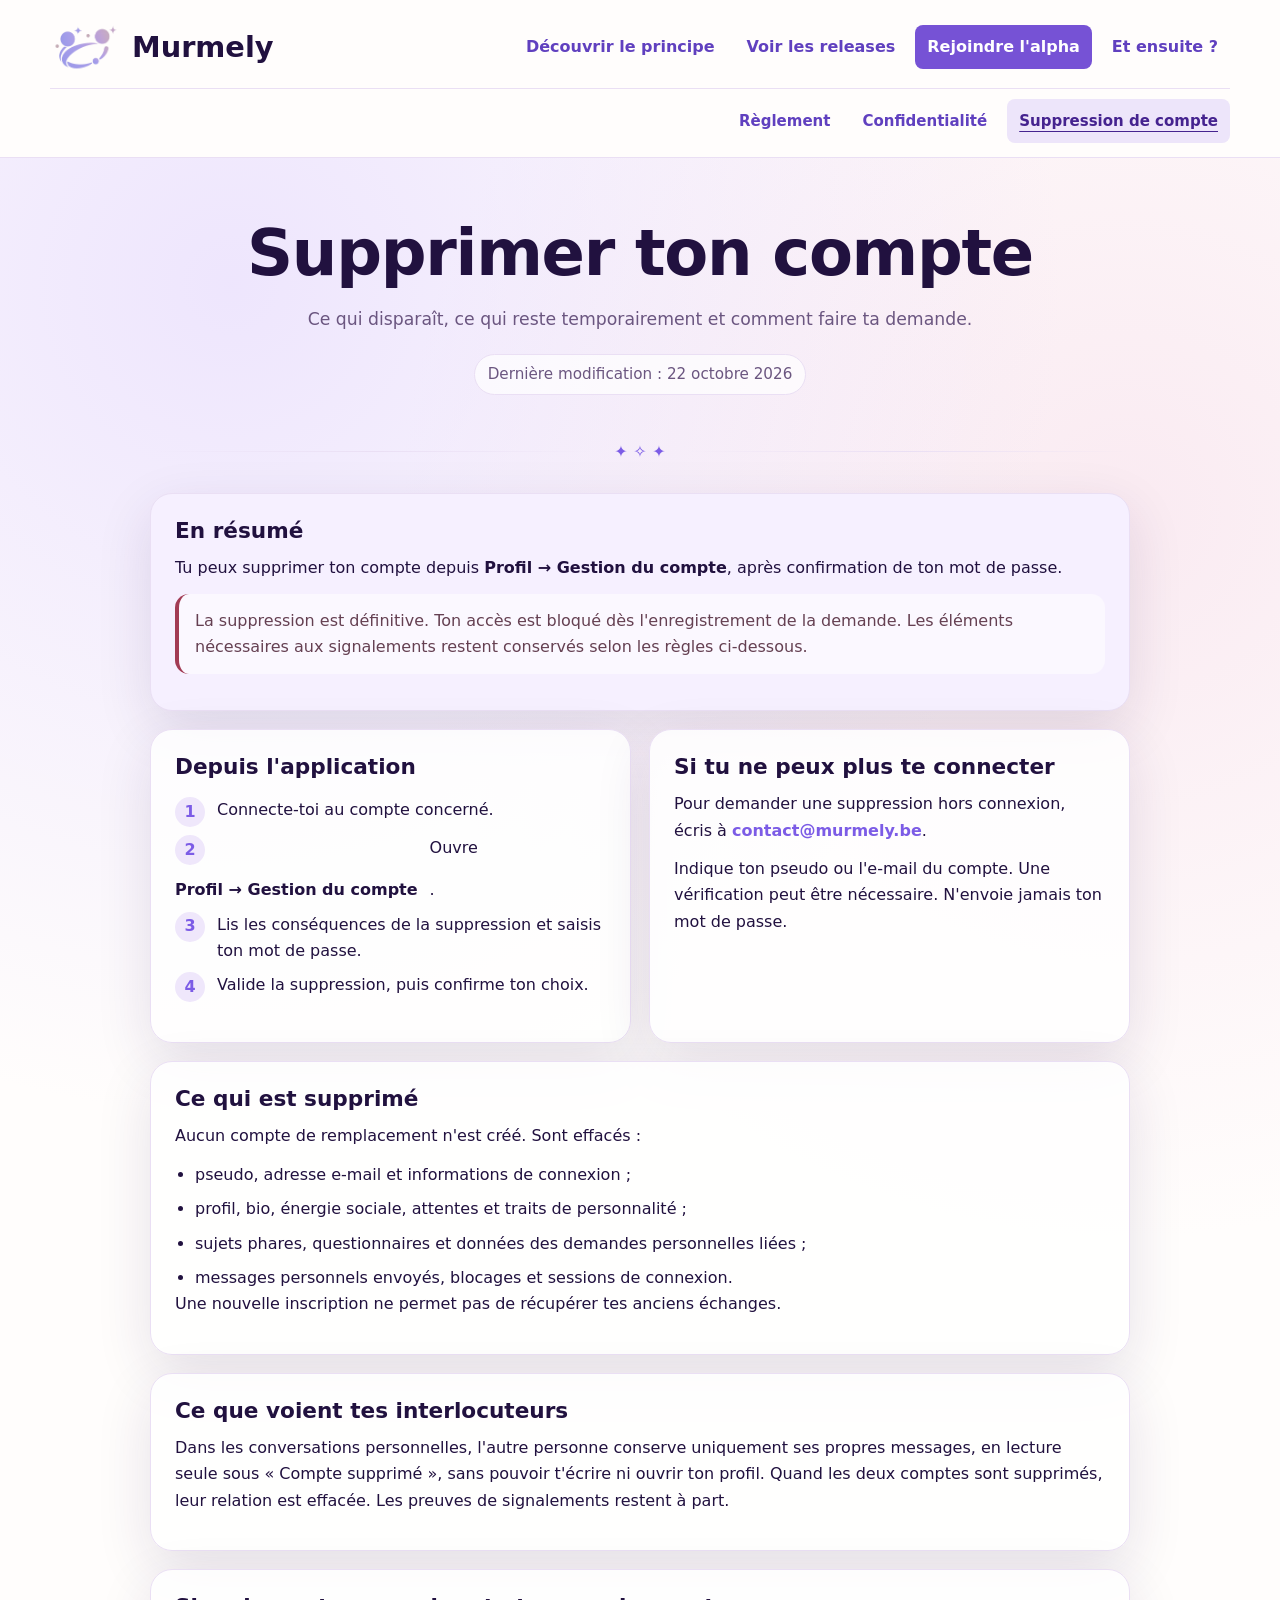
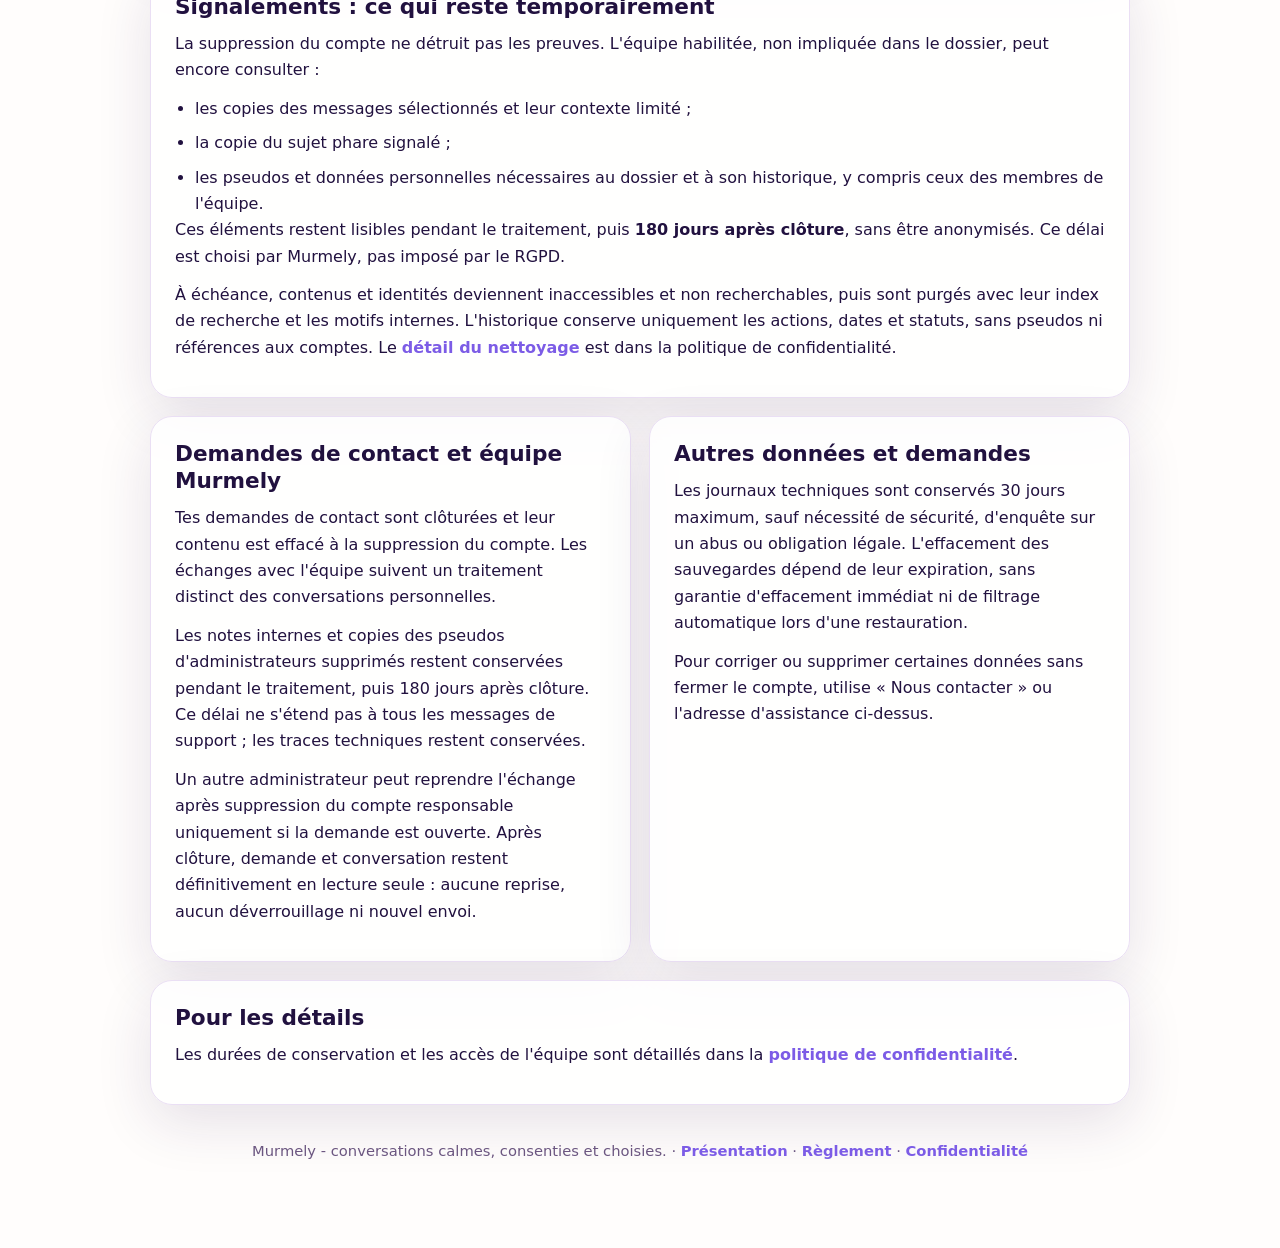
==== commit 6745395e: "Remove technical metadata pills and allow natural heading wrapping" ====
--- a/account-deletion.html
+++ b/account-deletion.html
@@ -237,7 +237,7 @@
     }
   </style>
   <link rel="icon" type="image/png" href="assets/murmely-logo.png?v=1">
-  <link rel="stylesheet" href="assets/site-header.css?v=1">
+  <link rel="stylesheet" href="assets/site-header.css?v=3">
 </head>
 <body>
   <header class="site-header">
@@ -267,8 +267,6 @@
       </p>
       <div class="meta" aria-label="Métadonnées de la page">
         <span class="pill">Dernière modification : 22 octobre 2026</span>
-        <span class="pill">Application : Murmely</span>
-        <span class="pill">Package: be.huygebaertgabriel.murmely</span>
       </div>
     </header>
 
--- a/assets/site-header.css
+++ b/assets/site-header.css
@@ -100,17 +100,30 @@
 }
 
 .presentation .hero {
-  min-height: 0;
-  padding: 48px 16px 36px;
+  padding: 44px 0 24px;
+  text-align: left;
+}
+
+.presentation .hero-inner {
+  max-width: none;
 }
 
 .presentation .hero h1 {
-  font-size: 4.5rem;
+  margin: 0;
+  font-size: 3.25rem;
+  line-height: 1.15;
   letter-spacing: 0;
 }
 
+.presentation .hero h1 span {
+  color: #6040bf;
+}
+
 .presentation .tagline {
-  font-size: 1.3rem;
+  max-width: none;
+  margin: 22px 0 0;
+  color: #6b5680;
+  font-size: 1.1875rem;
 }
 
 @media (max-width: 1000px) {
@@ -156,11 +169,11 @@
   }
 
   .presentation .hero {
-    padding: 24px 0 18px;
+    padding: 20px 0 12px;
   }
 
   .presentation .hero h1 {
-    font-size: 2.75rem;
+    font-size: 2rem;
   }
 
   .presentation .tagline {
